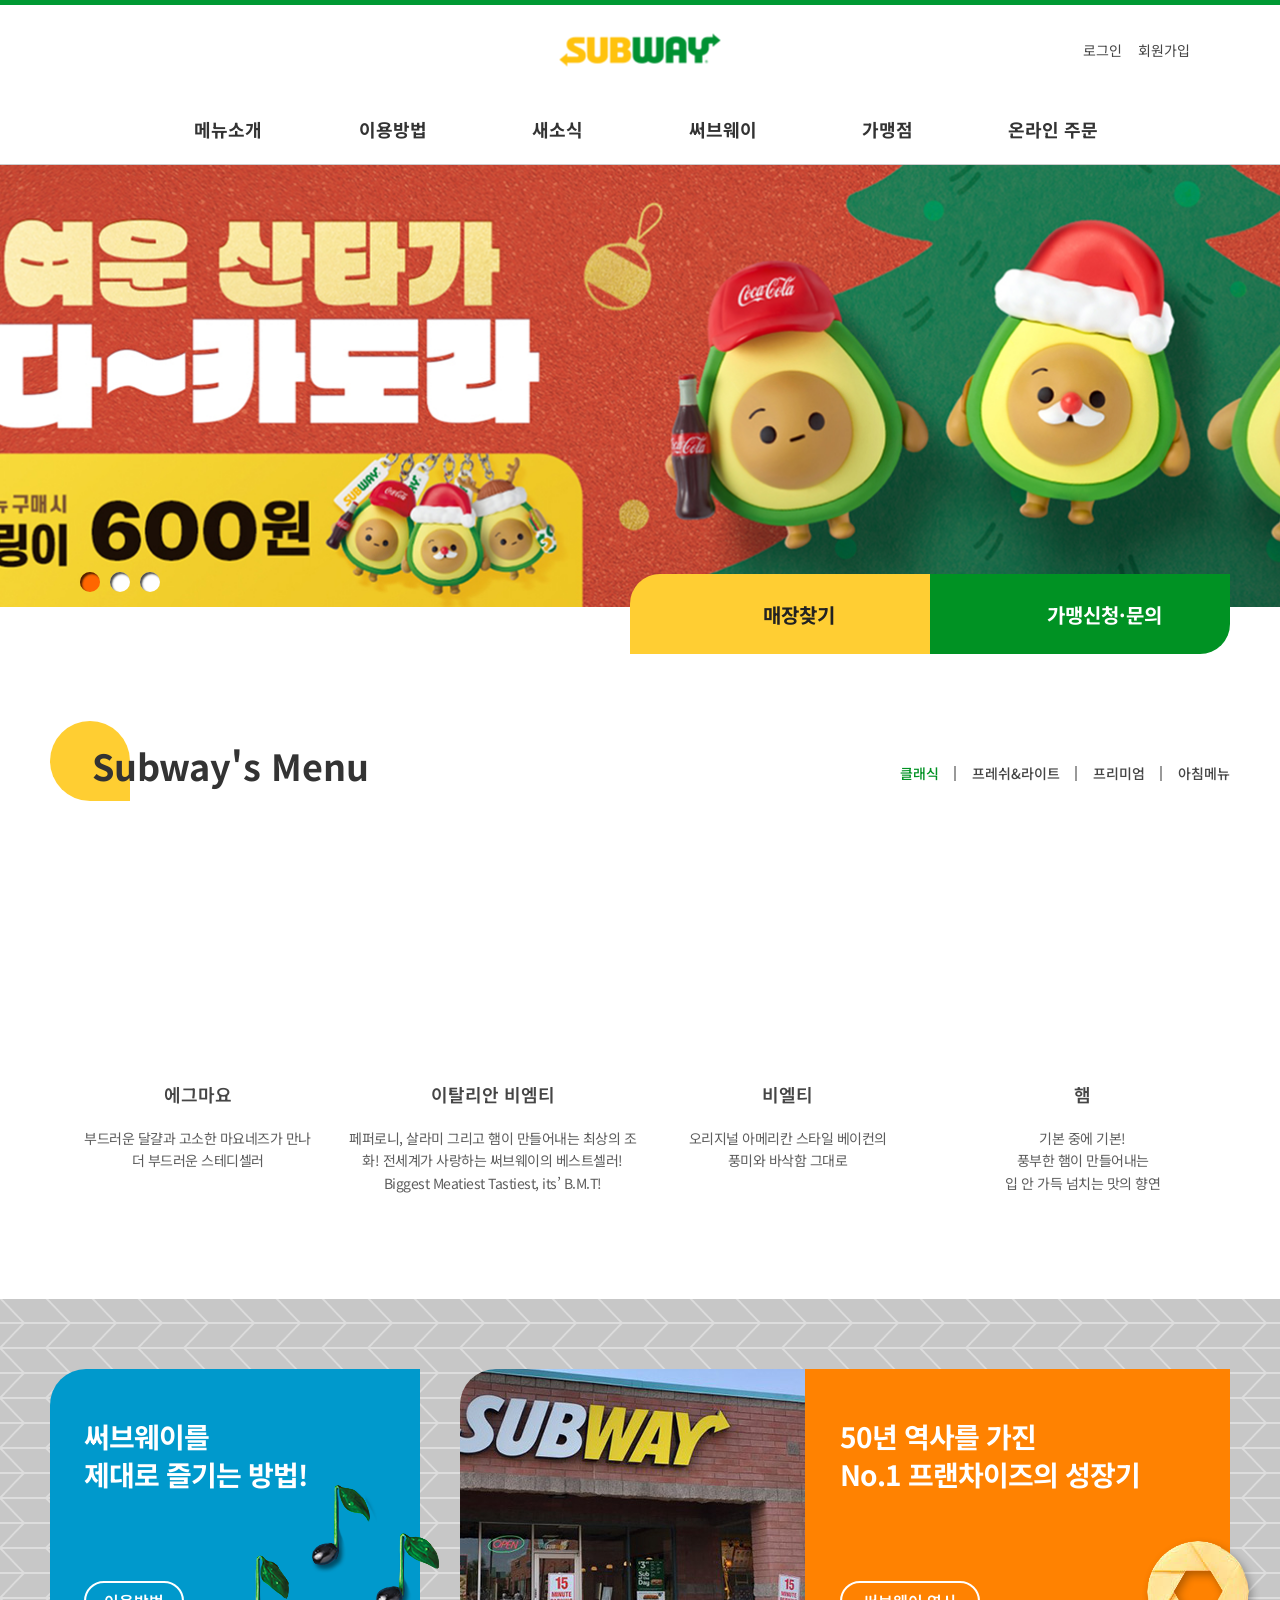
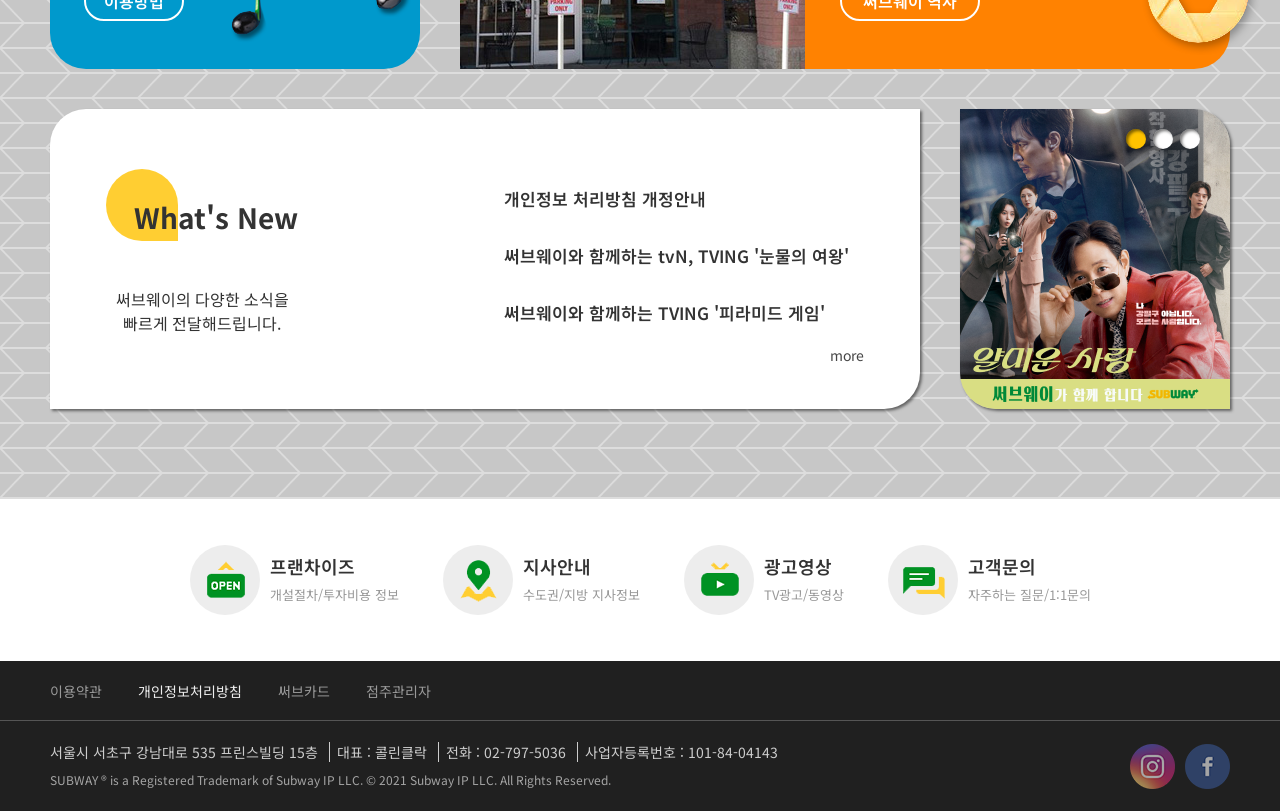
==== web3_Day3/index.html @ e21b2b7e "day3" ====
<!DOCTYPE html>
<html lang="ko">
<head>
  <meta charset="UTF-8">
  <meta name="viewport" content="width=device-width, initial-scale=1.0, maximum-scale=1.0, minimum-scale=1.0, user-scalable=no">
  <title> SubWay </title>
  <link rel="stylesheet" href="./css/style.css">
</head>
<body>
  <div id="top_line"></div>
  <header id="main_header">
    <div class="header_top">
      <h1><a href="#">SUBWAY</a></h1>
      <button type="button" id="toggle">
        전체메뉴보기 
      </button>
      <nav class="tnb">
        <ul>
          <li><a href="#">로그인</a></li>
          <li><a href="#">회원가입</a></li>
          <li>
            <a href="#" class="lang">언어선택</a>
            <ul class="lang_list">
              <li><a href="#" class="on">KO</a></li>
              <li><a href="#">EN</a></li>
            </ul>
          </li>
        </ul>
      </nav>
    </div>

    <hr>
    <nav class="navbar">
      <ul>
        <li>
          <a href="#">메뉴소개</a>
          <div class="sub">
            <ul>
              <li><a href="#">샌드위치</a></li>
              <li><a href="#">랩&middot;기타</a></li>
              <li><a href="#">찹샐러드</a></li>
              <li><a href="#">스마일 썹</a></li>
              <li><a href="#">단체메뉴</a></li>
            </ul>
          </div>
        </li>
        <li>
          <a href="#">이용방법</a>
          <div class="sub">
            <ul>
              <li><a href="#">써브웨이 이용방법</a></li>
              <li><a href="#">단체메뉴 이용방법</a></li>
              <li><a href="#">신선한 재료 소개</a></li>
              <li><a href="#">App 이용방법</a></li>
            </ul>
          </div>
        </li>
        <li>
          <a href="#">새소식</a>
          <div class="sub">
            <ul>
              <li><a href="#">이벤트&middot;프로모션</a></li>
              <li><a href="#">뉴스&middot;공지사항</a></li>
              <li><a href="#">광고영상</a></li>
            </ul>
          </div>
        </li>
        <li>
          <a href="#">써브웨이</a>
          <div class="sub">
            <ul>
              <li><a href="#">써브웨이 역사</a></li>
              <li><a href="#">써브웨이 약속</a></li>
              <li><a href="#">샌드위치 아티스트 지원</a></li>
              <li><a href="#">매장찾기</a></li>
            </ul>
          </div>
        </li>
        <li>
          <a href="#">가맹점</a>
          <div class="sub">
            <ul>
              <li><a href="#">써브웨이 프랜차이즈</a></li>
              <li><a href="#">가맹관련 FAQ</a></li>
              <li><a href="#">가맹신청&middot;문의</a></li>
              <li><a href="#">지사안내</a></li>
              <li><a href="#">사업설명회</a></li>
            </ul>
          </div>
        </li>
        <li>
          <a href="#">온라인 주문</a>
          <div class="sub">
            <ul>
              <li><a href="#">APP 주문</a></li>
              <li><a href="#">단체주문</a></li>
            </ul>
          </div>
        </li>
      </ul>
      <!-- tablet 로그인,회원가입 버튼-->
    </nav>

    <div class="sub_bg"></div>

  </header>
  <nav id="mobile_fix_btns">
    <a href="#">홈</a>
    <a href="#">주문하기</a>
    <a href="#">로그인</a>
    <a href="#">내정보</a>
  </nav>
  <hr>
  <main id="main_container">
    <section class="main_visual">
      <div class="slide_container">
        <div class="slides">
          <div class="slide1">
            <a href="#">
              <img src="./images/main_banner1_l.jpg" alt="" class="desktop">
              <!-- <img src="./images/m_slide1_m.jpg" alt="" class="tablet">
              <img src="./images/m_slide1_s.jpg" alt="" class="mobile"> -->
            </a>
          </div>
          <div class="slide2">
            <a href="#">
              <img src="./images/main_banner1_l.jpg" alt="" class="desktop">
              <!-- <img src="./images/m_slide2_m.jpg" alt="" class="tablet">
              <img src="./images/m_slide2_s.jpg" alt="" class="mobile"> -->
            </a>
          </div>
          <div class="slide3">
            <a href="#">
              <img src="./images/main_banner1_l.jpg" alt="" class="desktop">
              <!-- <img src="./images/m_slide3_m.jpg" alt="" class="tablet">
              <img src="./images/m_slide3_s.jpg" alt="" class="mobile"> -->
            </a>
          </div>
        </div>
        <!-- <button type="button" class="prev">PREV</button>
        <button type="button" class="next">NEXT</button> -->
        <ul class="pagenate">
          <li><a href="#" class="on">1</a></li>
          <li><a href="#">2</a></li>
          <li><a href="#">3</a></li>
        </ul>
      </div>
      <div class="direct_btns">
        <a href="#" class="btn1"><span>매장찾기</span></a>
        <a href="#" class="btn2"><span>가맹신청&middot;문의</span></a>
      </div>
    </section>
    <hr>
    <section class="product_menu">
      <div class="content_header">
        <h2>Subway's Menu</h2>
        <ul>
          <li><a href="#" class="on"> 클래식 </a></li>
          <li><a href="#"> 프레쉬&amp;라이트 </a></li>
          <li><a href="#"> 프리미엄 </a></li>
          <li><a href="#"> 아침메뉴 </a></li>
        </ul>
        <select class="mobile_menu_tab">
          <option value="클래식" selected>클래식</option>
          <option value="프레쉬라이트">프레쉬&amp;라이트</option>
          <option value="프리미엄">프리미엄</option>
          <option value="아침메뉴">아침메뉴</option>
        </select>
      </div>
      <div class="content_body">
        <ul>
          <li>
            <a href="#">
              <figure>
                <img src="./images/sandwich_cl01_01.jpg" alt="">
                <img src="./images/btn_more.png" alt="" class="more">
                <figcaption>
                  <h3>에그마요</h3>
                  <p>부드러운 달걀과 고소한 마요네즈가 만나<br>더 부드러운 스테디셀러</p>
                </figcaption>
              </figure>
            </a>
          </li>
          <li>
            <a href="#">
              <figure>
                <img src="./images/sandwich_cl02_01.jpg" alt="">
                <img src="./images/btn_more.png" alt="" class="more">
                <figcaption>
                  <h3>이탈리안 비엠티</h3>
                  <p>페퍼로니, 살라미 그리고 햄이 만들어내는 최상의 조화! 전세계가 사랑하는 써브웨이의 베스트셀러! Biggest Meatiest Tastiest, its’ B.M.T!</p>
                </figcaption>
              </figure>
            </a>
          </li>
          <li>
            <a href="#">
              <figure>
                <img src="./images/sandwich_cl03_01.jpg" alt="">
                <img src="./images/btn_more.png" alt="" class="more">
                <figcaption>
                  <h3>비엘티</h3>
                  <p>오리지널 아메리칸 스타일 베이컨의<br>풍미와 바삭함 그대로</p>
                </figcaption>
              </figure>
            </a>
          </li>
          <li>
            <a href="#">
              <figure>
                <img src="./images/sandwich_cl04_01.jpg" alt="">
                <img src="./images/btn_more.png" alt="" class="more">
                <figcaption>
                  <h3>햄</h3>
                  <p>기본 중에 기본!<br>풍부한 햄이 만들어내는<br>입 안 가득 넘치는 맛의 향연</p>
                </figcaption>
              </figure>
            </a>
          </li>
        </ul>
      </div>
    </section>
    <hr>
    <section class="info_wrap">
      <div class="innerbox">
        <div class="usebox">
          <h2>써브웨이를<br>제대로 즐기는 방법!</h2>
          <a href="#">이용방법</a>
          <span class="imgbox"></span>
        </div>
        <div class="historybox">
          <h2>50년 역사를 가진<br>No.1 프랜차이즈의 성장기</h2>
          <a href="#">써브웨이 역사</a>
          <span class="imgbox"></span>
        </div>
        <div class="newsbox">
          <div class="content_header">
            <h2><span>What's New</span></h2>
            <p><span>써브웨이의 다양한 소식을</span><span>빠르게 전달해드립니다.</span></p>
          </div>
          <div class="content_body">
            <ul>
              <li><a href="#">개인정보 처리방침 개정안내</a></li>
              <li><a href="#">써브웨이와 함께하는 tvN, TVING '눈물의 여왕'</a></li>
              <li><a href="#">써브웨이와 함께하는 TVING '피라미드 게임'</a></li>
            </ul>
            <a href="#" class="more">more</a>
          </div>
        </div>
        <div class="bannerbox">
          <div class="slide_container">
            <div class="slides">
              <a href="#"><img src="./images/drama.png" alt="얄미운 사랑"></a>
              <a href="#"><img src="./images/apart.jpg" alt="아파트 404"></a>
              <a href="#"><img src="./images/game.jpg" alt="피라미드 게임"></a>
            </div>
            <ul class="pagenate">
              <li><a href="#" class="active">1</a></li>
              <li><a href="#">2</a></li>
              <li><a href="#">3</a></li>
            </ul>
          </div>
        </div>
      </div>
    </section>
    <hr>
    <section class="quickmenu">
      <ul>
        <li>
          <a href="#"><strong>프랜차이즈</strong><span>개설절차/투자비용 정보</span></a>
        </li>
        <li>
          <a href="#"><strong>지사안내</strong><span>수도권/지방 지사정보</span></a>
        </li>
        <li>
          <a href="#"><strong>광고영상</strong><span>TV광고/동영상</span></a>
        </li>
        <li>
          <a href="#"><strong>고객문의</strong><span>자주하는 질문/1:1문의</span></a>
        </li>
      </ul>
    </section>
  </main>
  <hr>
  <footer id="main_footer">
    <div class="footer_top">
      <div class="innerbox">
        <ul class="footer_menu">
          <li><a href="#">이용약관</a></li>
          <li><a href="#"><strong>개인정보처리방침</strong></a></li>
          <li><a href="#">써브카드</a></li>
          <li><a href="#">점주관리자</a></li>
        </ul>
      </div>
    </div>
    <hr>
    <div class="footer_bottom">
      <ul class="sns_icons">
        <li><a href="#">instagram</a></li>
        <li><a href="#">facebook</a></li>
      </ul>
      <div class="footer_info">
        <!--
          <address>
            <p>
              <span>서울시 서초구 강남대로 535 프린스빌딩 15층</span>
              <span>대표 : INSOO CHO(인수조)</span>
              <span>전화 : 02-797-5036</span>
              <span>사업자등록번호 : 101-84-04143</span>
            </p>
          </address>
        -->
        <address>
          <dl>
            <dt>주소</dt><dd>서울시 서초구 강남대로 535 프린스빌딩 15층</dd>
            <dt>대표</dt><dd>콜린클락</dd>
            <dt>전화</dt><dd>02-797-5036</dd>
            <dt>사업자등록번호</dt><dd>101-84-04143</dd>
          </dl>
        </address>
        <p>SUBWAY &reg; is a Registered Trademark of Subway IP LLC. &copy; 2021 Subway IP LLC. All Rights Reserved.</p>
      </div>
    </div>
  </footer>
</body>
</html>
---- web3_Day3/css/style.css ----
@charset "utf-8";
@import "default.css";
@import url('https://fonts.googleapis.com/css2?family=Noto+Sans+KR:wght@100..900&display=swap');

body {
  font-family: "Noto Sans KR", "맑은 고딕", sans-serif;
  font-size: 14px;
  color: #333;
  overflow-x:hidden;
}

#top_line {
  height: 5px;
  background-color: #093;
}

#main_header {
  height: 159px;
  border-bottom: 1px solid #ccc;
  background-color: #fff;
  max-width: 1900px;
  position: relative;
  z-index: 99999;
}

#main_header>.header_top {
  height: 89px;
  width: 100%;
  max-width: 1180px;
  margin: 0 auto;
  position: relative;
  display: flex;
  flex-direction: row-reverse;
  align-items: center;
}

#main_header>.header_top>h1 {
  width: 161px;
  height: 33px;
  position: absolute;
  left: 50%;
  top: 50%;
  transform: translate(-50%, -50%);
}

#main_header>.header_top>h1>a {
  display: block;
  width: 100%;
  height: 100%;
  text-indent: -9999px;
  background: url("../images/logo_app.png") no-repeat;
}

#main_header>.header_top>#toggle {
  display: none;
}

#main_header>.header_top>.tnb>ul {
  display: flex;
  gap: 16px;
  align-items: center;
}

#main_header>.header_top>.tnb>ul>li>a {
  color: #454545;
}

#main_header>.header_top>.tnb>ul>li:last-child>a {
  display: block;
  width: 24px;
  height: 24px;
  text-indent: -9999px;
  background: url("../images/icon_utill_global.png") no-repeat center center;
}

#main_header>.header_top>.tnb>ul>li>.lang_list {
  display: none;
}

#main_header>.navbar {
  width: 990px;
  margin: 0 auto;
  height: 70px;
  position: relative;
  z-index: 100;
}

#main_header>.navbar>ul {
  display: flex;
}

#main_header>.navbar>ul>li {
  padding: 20px 0;
  width: 165px;
  position: relative;
}

#main_header>.navbar>ul>li>a {
  display: block;
  height: 30px;
  font-size: 18px;
  font-weight: 700;
  color: #333;
  text-align: center;
  line-height: 30px;
}

#main_header>.navbar>ul>li>.sub {
  position: absolute;
  width: 100%;
  top: 70px;
  left: 0;
  text-align: center;
  /* height:192px;  padding-top:20px; */
  height: 212px;
  padding-top: 24px;
  box-sizing: border-box;
  display: none;
}

#main_header>.navbar>ul>li>.sub>ul>li {
  margin-bottom: 12px;
}

#main_header>.navbar>ul>li>.sub>ul>li:last-child {
  margin-bottom: 0px;
}

#main_header>.navbar>ul>li>.sub>ul>li>a {
  color: #454545;
}

#main_header>.sub_bg {
  position: absolute;
  width: 100%;
  height: 212px;
  left: 0;
  top: 160px;
  background-color: #fff;
  box-shadow: 0px 3px 3px rgba(0, 0, 0, 0.3);
  display: none;
}

#main_header>.navbar:hover>ul>li>.sub {
  display: block;
}

#main_header>.navbar:hover+.sub_bg {
  display: block;
}

/* -------------- header style end ------------ */
.main_visual {
  position: relative;
}

.main_visual>.slide_container {
  position: relative;
  width: 100%;
  overflow: hidden;
}

.main_visual>.slide_container>.slides {
  display: flex;
  width: 300%;
  /* width:100%*div수 */
}

.main_visual>.slide_container>.slides>div {
  width: 100%;
  height: 442px;
  flex: 1 1 0;
  /* flex:1 1 0*/
}

.main_visual>.slide_container>.slides>div>a>img {
  width: 100%;
  height: 442px;
  object-fit: cover;
  /* object-position: center; */
}

.main_visual>.slide_container>button {
  position: absolute;
  width: 30px;
  height: 120px;
  top: 50%;
  margin-top: -60px;
  cursor: pointer;
  /* background:transparent url("../images/left.png") no-repeat */
}

.main_visual>.slide_container>.prev {
  right: 50%;
  transform: translateX(-590px);
}

.main_visual>.slide_container>.next {
  left: 50%;
  transform: translateX(590px);
}

.main_visual>.slide_container>.pagenate {
  position: absolute;
  display: flex;
  gap: 10px;
  bottom: 15px;
  left: 50%;
  transform: translateX(-560px);
}

.main_visual>.slide_container>.pagenate>li>a {
  display: block;
  width: 20px;
  height: 20px;
  background: #fff;
  text-indent: -9999px;
  border-radius: 20px;
  box-shadow: 2px 2px 2px rgba(0, 0, 0, 0.7) inset;
}

.main_visual>.slide_container>.pagenate>li>a.on {
  background: #f60;
}

.main_visual>.direct_btns {
  width: 600px;
  height: 80px;
  border-radius: 30px 0;
  overflow: hidden;
  position: absolute;
  bottom: -47px;
  right: calc(50% - 590px);
  display: flex;
}

.main_visual>.direct_btns>a {
  display: block;
  width: 300px;
  height: 80px;
  font-size: 20px;
  font-weight: 700;
  display: flex;
  justify-content: center;
  align-items: center;
  gap: 14px;
  color: #fff;
  background-color: #009223;
  /* color:#222; background-color:#ffce33;*/
}

.main_visual>.direct_btns>a.btn1 {
  color: #222;
  background-color: #ffce33;
}

.main_visual>.direct_btns>a::before {
  content: "";
  display: block;
  width: 34px;
  height: 30px;
  background: url("../images/icon_franchise.png") no-repeat;
}

.main_visual>.direct_btns>a.btn1::before {
  width: 24px;
  background-image: url("../images/icon_map.png");
}

/* ---------- main visual end ------------- */
.product_menu {
  max-width: 1180px;
  margin: 140px auto 96px;
}

.product_menu>.content_header {
  display: flex;
  justify-content: space-between;
  align-items: flex-end;
  margin-bottom: 60px;
}

.product_menu>.content_header>h2 {
  font-size: 36px;
  font-weight: 700;
  line-height: 1em;
  position: relative;
  margin-left: 42px;
}

.product_menu>.content_header>h2::before {
  content: "";
  display: block;
  width: 80px;
  height: 80px;
  background-color: #ffce32;
  border-radius: 40px 40px 0 40px;
  position: absolute;
  left: -42px;
  top: -26px;
  z-index: -1;
}

.product_menu>.content_header>ul {
  display: flex;
  font-size: 14px;
  gap: 16px;
}

.product_menu>.content_header>ul>li:not(:last-child) {
  background: url("../images/lang_line.gif") no-repeat right center;
  padding-right: 17px;
}

.product_menu>.content_header>ul>li>a {
  color: #454545;
  font-weight: 500;
}

.product_menu>.content_header>ul>li>a.on {
  color: #009223;
}

.product_menu>.content_body>ul {
  display: flex;
}

.product_menu>.content_body>ul>li {
  /*width:295px;*/
  flex: 1 1 0;
  height: 360px;
}

.product_menu>.content_body>ul>li>a {
  color: #454545;
  display: block;
  height: 360px;
}

.product_menu>.content_body>ul>li>a>figure {
  display: flex;
  flex-direction: column;
  align-items: center;
  justify-content: space-between;
  height: 360px;
}

.product_menu>.content_body>ul>li>a>figure>img:first-of-type {
  width: 100%;
  height: auto;
}

.product_menu>.content_body>ul>li>a>figure>.more {
  margin-top: -60px;
  display: none;
}

.product_menu>.content_body>ul>li>a>figure>figcaption {
  height: 122px;
  text-align: center;
  flex-shrink: 0;
}

.product_menu>.content_body>ul>li>a>figure>figcaption>h3 {
  font-size: 18px;
  font-weight: 600;
  margin-bottom: 20px;
  color: #454545;
}

.product_menu>.content_body>ul>li>a>figure>figcaption>p {
  line-height: 1.6;
  letter-spacing: -0.5px;
  color: #5d5d5d;
}

.info_wrap {
  padding: 70px 0 90px;
  background: url("../images/bg_content.gif");
}

.info_wrap>.innerbox {
  max-width: 1180px;
  margin: 0 auto;
  display: flex;
  flex-flow: row wrap;
  /*flex-wrap:wrap;*/
  gap: 40px;
}

.info_wrap>.innerbox>.usebox {
  width: 370px;
  height: 300px;
  background-color: #09c;
  border-radius: 36px 0 36px 36px;
  padding: 48px 34px;
  box-sizing: border-box;
  position: relative;
  display: flex;
  flex-direction: column;
  justify-content: space-between;
}

.info_wrap>.innerbox>.usebox>h2 {
  font-size: 28px;
  color: #fff;
  font-weight: 700;
  letter-spacing: -1px;
  line-height: 38px;
}

.info_wrap>.innerbox>.usebox>a {
  display: block;
  width: 96px;
  height: 36px;
  border: 2px solid #fff;
  border-radius: 36px;
  text-align: center;
  line-height: 36px;
  font-size: 16px;
  font-weight: 600;
  color: #fff;
}

.info_wrap>.innerbox>.usebox>span {
  position: absolute;
  right: -20px;
  bottom: 26px;
  width: 209px;
  height: 158px;
  background: url("../images/utilization.png") no-repeat;
}

.info_wrap>.innerbox>.historybox {
  width: 770px;
  height: 300px;
  background: #ff8201 url("../images/history_bg.jpg") no-repeat;
  padding: 48px 34px 48px 380px;
  box-sizing: border-box;
  border-radius: 36px 0;
  position: relative;
  display: flex;
  flex-direction: column;
  justify-content: space-between;
}

.info_wrap>.innerbox>.historybox>h2 {
  font-size: 28px;
  font-weight: 700;
  color: #fff;
  line-height: 38px;
  letter-spacing: -1px;
}

.info_wrap>.innerbox>.historybox>a {
  display: flex;
  width: 140px;
  height: 40px;
  border: 2px solid #fff;
  box-sizing: border-box;
  color: #fff;
  border-radius: 40px;
  font-size: 16px;
  font-weight: 600;
  justify-content: center;
  align-items: center;
}

.info_wrap>.innerbox>.historybox>.imgbox {
  position: absolute;
  width: 118px;
  height: 118px;
  right: -30px;
  bottom: 14px;
  background: url("../images/history_deco.png") no-repeat;
}

.info_wrap>.innerbox>.newsbox {
  width: 870px;
  height: 300px;
  background-color: #fff;
  border-radius: 36px 0;
  padding: 60px 56px 44px;
  box-sizing: border-box;
  display: flex;
  box-shadow: 2px 2px 3px rgba(0, 0, 0, 0.5);
}

.info_wrap>.innerbox>.newsbox>.content_header {
  height: 100%;
}

.info_wrap>.innerbox>.newsbox>.content_header>h2 {
  margin: 34px 0 56px 28px;
  font-size: 28px;
  font-weight: 700;
  line-height: 1em;
  position: relative;
  z-index: 10;
}

.info_wrap>.innerbox>.newsbox>.content_header>h2::before {
  content: "";
  display: block;
  width: 72px;
  height: 72px;
  border-radius: 36px 36px 0 36px;
  background-color: #ffce32;
  position: absolute;
  left: -28px;
  top: -34px;
  z-index: -1;
}

/* .info_wrap>.innerbox>.newsbox>.content_header>h2>span{ position:relative;  z-index:10} */
.info_wrap>.innerbox>.newsbox>.content_header>p {
  font-size: 16px;
  text-align: center;
}

.info_wrap>.innerbox>.newsbox>.content_header>p>span {
  display: block;
}

.info_wrap>.innerbox>.newsbox>.content_body {
  margin-left: auto;
  height: 100%;
  display: flex;
  flex-direction: column;
  justify-content: flex-end;
  align-items: flex-end;
  gap: 20px;
  width: 360px;
}

.info_wrap>.innerbox>.newsbox>.content_body>ul {
  width: 100%;
  display: flex;
  flex-direction: column;
  gap: 32px;
}

.info_wrap>.innerbox>.newsbox>.content_body>ul a {
  color: #333;
  font-weight: 600;
  font-size: 17px;
}

.info_wrap>.innerbox>.newsbox>.content_body>.more {
  color: #454545;
}

.info_wrap>.innerbox>.bannerbox {
  width: 270px;
  height: 300px;
  border-radius: 0 36px;
  overflow: hidden;
  box-shadow: 2px 2px 3px rgba(0, 0, 0, 0.5);
}

.info_wrap>.innerbox>.bannerbox>.slide_container {
  position: relative;
}

.info_wrap>.innerbox>.bannerbox>.slide_container>.slides {
  position: relative;
}

.info_wrap>.innerbox>.bannerbox>.slide_container>.slides>a {
  display: block;
  width: 270px;
  height: 300px;
  position: absolute;
  left: 0px;
  top: 0px;
}

.info_wrap>.innerbox>.bannerbox>.slide_container>.slides>a:not(:first-of-type) {
  left: 100%;
}

.info_wrap>.innerbox>.bannerbox>.slide_container>.pagenate {
  position: absolute;
  top: 20px;
  right: 30px;
  display: flex;
  gap: 7px;
}

.info_wrap>.innerbox>.bannerbox>.slide_container>.pagenate a {
  display: block;
  width: 20px;
  height: 20px;
  background: #fff;
  border-radius: 50%;
  text-indent: -9999px;
  box-shadow: 2px 2px 3px rgba(0, 0, 0, 0.5) inset;
}

.info_wrap>.innerbox>.bannerbox>.slide_container>.pagenate a.active {
  background: #ffc300;
}

.quickmenu {
  max-width: 1180px;
  margin: 46px auto;
  /* width:1080px */
}

.quickmenu>ul {
  height: 70px;
  display: flex;
  /*space-between*/
  justify-content: center;
  gap: 44px;
}

.quickmenu>ul>li>a {
  display: flex;
  height: 70px;
  flex-flow: column wrap;
  justify-content: center;
  gap: 10px;
}

.quickmenu>ul>li>a::before {
  content: "";
  display: block;
  width: 70px;
  height: 70px;
  border-radius: 50%;
  background: #ededed url("../images/spr_icons.png") no-repeat 0px 0px;
}

.quickmenu>ul>li:nth-child(2)>a::before {
  background-position: -70px 0;
}

.quickmenu>ul>li:nth-child(3)>a::before {
  background-position: -140px 0;
}

.quickmenu>ul>li:nth-child(4)>a::before {
  background-position: -210px 0;
}

.quickmenu>ul>li>a>strong {
  display: block;
  font-size: 18px;
  color: #333;
  font-weight: 600;
  line-height: 1em;
}

.quickmenu>ul>li>a>span {
  font-size: 13px;
  color: #999;
}

#main_footer {
  height: 150px;
  background: #202020;
}

#main_footer>.footer_top {
  height: 60px;
  border-bottom: 1px solid #555;
  box-sizing: border-box;
}

#main_footer>.footer_top>.innerbox {
  max-width: 1180px;
  margin: 0 auto;
}

#main_footer>.footer_top>.innerbox>.footer_menu {
  height: 59px;
  display: flex;
  gap: 36px;
  align-items: center;
}

#main_footer>.footer_top>.innerbox>.footer_menu>li:nth-child(2)>a {
  color: #ededed;
  font-weight: 600;
}

#main_footer>.footer_top>.innerbox>.footer_menu>li>a {
  color: #999;
}

#main_footer>.footer_bottom {
  max-width: 1180px;
  margin: 0 auto;
  height: 90px;
  display: flex;
  flex-direction: row-reverse;
  justify-content: space-between;
  align-items: center;
}

#main_footer>.footer_bottom>.sns_icons {
  display: flex;
  gap: 10px;
}

#main_footer>.footer_bottom>.sns_icons>li>a {
  display: block;
  width: 45px;
  height: 45px;
  text-indent: -9999px;
  background: url("../images/sns_icons.png") no-repeat;
  opacity: 0.6;
  transition: all .3s;
}

#main_footer>.footer_bottom>.sns_icons>li:last-child>a {
  background-position: 0px -45px;
}

#main_footer>.footer_bottom>.sns_icons>li>a:hover {
  opacity: 1;
}

#main_footer>.footer_bottom>.footer_info {
  color: #ccc;
}

#main_footer>.footer_bottom>.footer_info>address {
  margin-bottom: 12px;
  line-height: 14px;
}

#main_footer>.footer_bottom>.footer_info>address>dl>dt {
  display: inline;
  border-left: 1px solid #ccc;
  padding-left: 7px;
}

#main_footer>.footer_bottom>.footer_info>address>dl>dt::after {
  content: " : ";
}

#main_footer>.footer_bottom>.footer_info>address>dl>dt:first-of-type {
  display: none;
}

#main_footer>.footer_bottom>.footer_info>address>dl>dd {
  display: inline;
  padding-right: 7px;
}

#main_footer>.footer_bottom>.footer_info>p {
  font-size: 12px;
  color: #a5a5a5;
}

@media screen and (max-width:1179px) {
  #main_header {
    height: 90px;
  }

  #main_header>.header_top>#toggle {
    display: block;
    width: 48px;
    height: 48px;
    border: 0;
    text-indent: -9999px;
    background: transparent url("../images/hamburger_menu.png") no-repeat;
    background-size: cover;
  }

  #main_header>.header_top>.tnb {
    margin-right: 20px;
  }

  #main_header>.header_top>.tnb>ul>li:not(:last-child) {
    display: none;
  }

  #main_header>.header_top>.tnb>ul>li:last-child>a {
    display: none;
  }

  #main_header>.header_top>.tnb>ul>li>.lang_list {
    display: flex;
    font-weight: 700;
  }

  #main_header>.header_top>.tnb>ul>li>.lang_list>li:first-child {
    padding-right: 16px;
    margin-right: 15px;
    background: url("../images/lang_line.gif") no-repeat right center;
  }

  #main_header>.header_top>.tnb>ul>li>.lang_list>li>a {
    color: #999;
  }

  #main_header>.header_top>.tnb>ul>li>.lang_list>li>a.on {
    color: #333;
  }

  #main_header>.navbar {
    width: 100%;
    height: auto;
    position: absolute;
    z-index: 100;
    min-height: 360px;
    background: #fff;
    left: 0;
    top: 90px;
    border-top: 1px solid #ccc;
    display: none;
  }

  #main_header>.navbar>ul {
    display: block;
  }

  #main_header>.navbar>ul>li {
    padding: 0;
    width: 100%;
  }

  #main_header>.navbar>ul>li>a {
    height: 60px;
    text-align: left;
    padding-left: 20px;
    line-height: 60px;
    border-bottom: 1px solid #ccc;
    box-sizing: border-box;
    background: url("../images/arrow_off.svg") no-repeat right 20px center;
  }

  #main_header>.navbar>ul>li>.sub {
    position: static;
    text-align: left;
    background: #f3f4f7;
    border-bottom: 1px solid #ccc;
    height: auto;
    padding: 24px 0 24px 34px;
    box-sizing: border-box;
    display: none;
  }

  #main_header>.navbar>ul>li>.sub>ul {
    display: flex;
    flex-wrap: wrap;
  }

  #main_header>.navbar>ul>li>.sub>ul>li {
    margin-bottom: 0px;
    width: 50%;
    padding: 5px 0;
  }

  .main_visual>.direct_btns {
    width: 640px;
    border-radius: 20px;
    position: static;
    display: flex;
    margin: 30px auto 44px;
    gap: 40px;
    overflow: auto;
  }

  .main_visual>.direct_btns>a {
    border-radius: 20px;
  }

  .product_menu {
    margin: 80px 100px 96px;
  }

  .product_menu>.content_body>ul>li {
    height: 400px;
  }

  .info_wrap {
    background: none;
    margin: 0 20px;
  }

  .info_wrap>.innerbox>.historybox,
  .info_wrap>.innerbox>.bannerbox {
    display: none;
  }

  .info_wrap>.innerbox>.newsbox {
    width: auto;
    flex: 1 1 0;
    padding: 48px 34px;
  }

  .info_wrap>.innerbox>.newsbox>.content_header>h2 {
    margin: 34px 0 28px 28px;
    font-size: 24px;
    font-weight: 700;
  }

  .info_wrap>.innerbox>.newsbox>.content_body {
    width: auto;
  }

  .info_wrap>.innerbox>.newsbox>.content_body>ul a {
    font-size: 14px;
  }

  .quickmenu {
    display: none;
  }

  #main_footer>.footer_top>.innerbox {
    padding: 0 20px;
  }

  #main_footer>.footer_bottom {
    padding: 0 20px;
  }
}

@media screen and (max-width:640px) {
  #main_header>.header_top>.tnb>ul>li>.lang_list {
    display: none;
  }

  #mobile_fix_btns {
    position: fixed;
    width: 100%;
    height: 96px;
    background: #fff;
    box-shadow: 0px -3px 3px rgba(0, 0, 0, 0.3);
    left: 0;
    bottom: 0;
    z-index: 100000;
    display: flex;
    justify-content: space-around;
    align-items: center;
    letter-spacing: -1px;
  }

  #mobile_fix_btns>a {
    font-weight: 600;
    color: #222;
    display: block;
    min-width: 48px;
    text-align: center;
    padding-top: 40px;
    background: url("../images/home_icon.png") no-repeat center top;
  }

  #mobile_fix_btns>a:nth-of-type(2) {
    background-image: url("../images/delivery_icon.png");
  }

  #mobile_fix_btns>a:nth-of-type(3) {
    background-image: url("../images/login_icon.png");
  }

  #mobile_fix_btns>a:nth-of-type(4) {
    background-image: url("../images/info_icon.png");
  }
}














@media screen and (min-width:641px) {

  #mobile_fix_btns,
  .mobile_menu_tab {
    display: none;
  }
}

@media screen and (min-width:1180px) {
  .desktop {
    display: block !important;
  }

  .tablet,
  .mobile {
    display: none !important;
  }
}

@media screen and (max-width:1179px) and (min-width:641px) {
  .tablet {
    display: block !important;
  }

  .desktop,
  .mobile {
    display: none !important;
  }
}

@media screen and (max-width:640px) {
  .mobile {
    display: block !important;
  }

  .tablet,
  .desktop {
    display: none !important;
  }
}
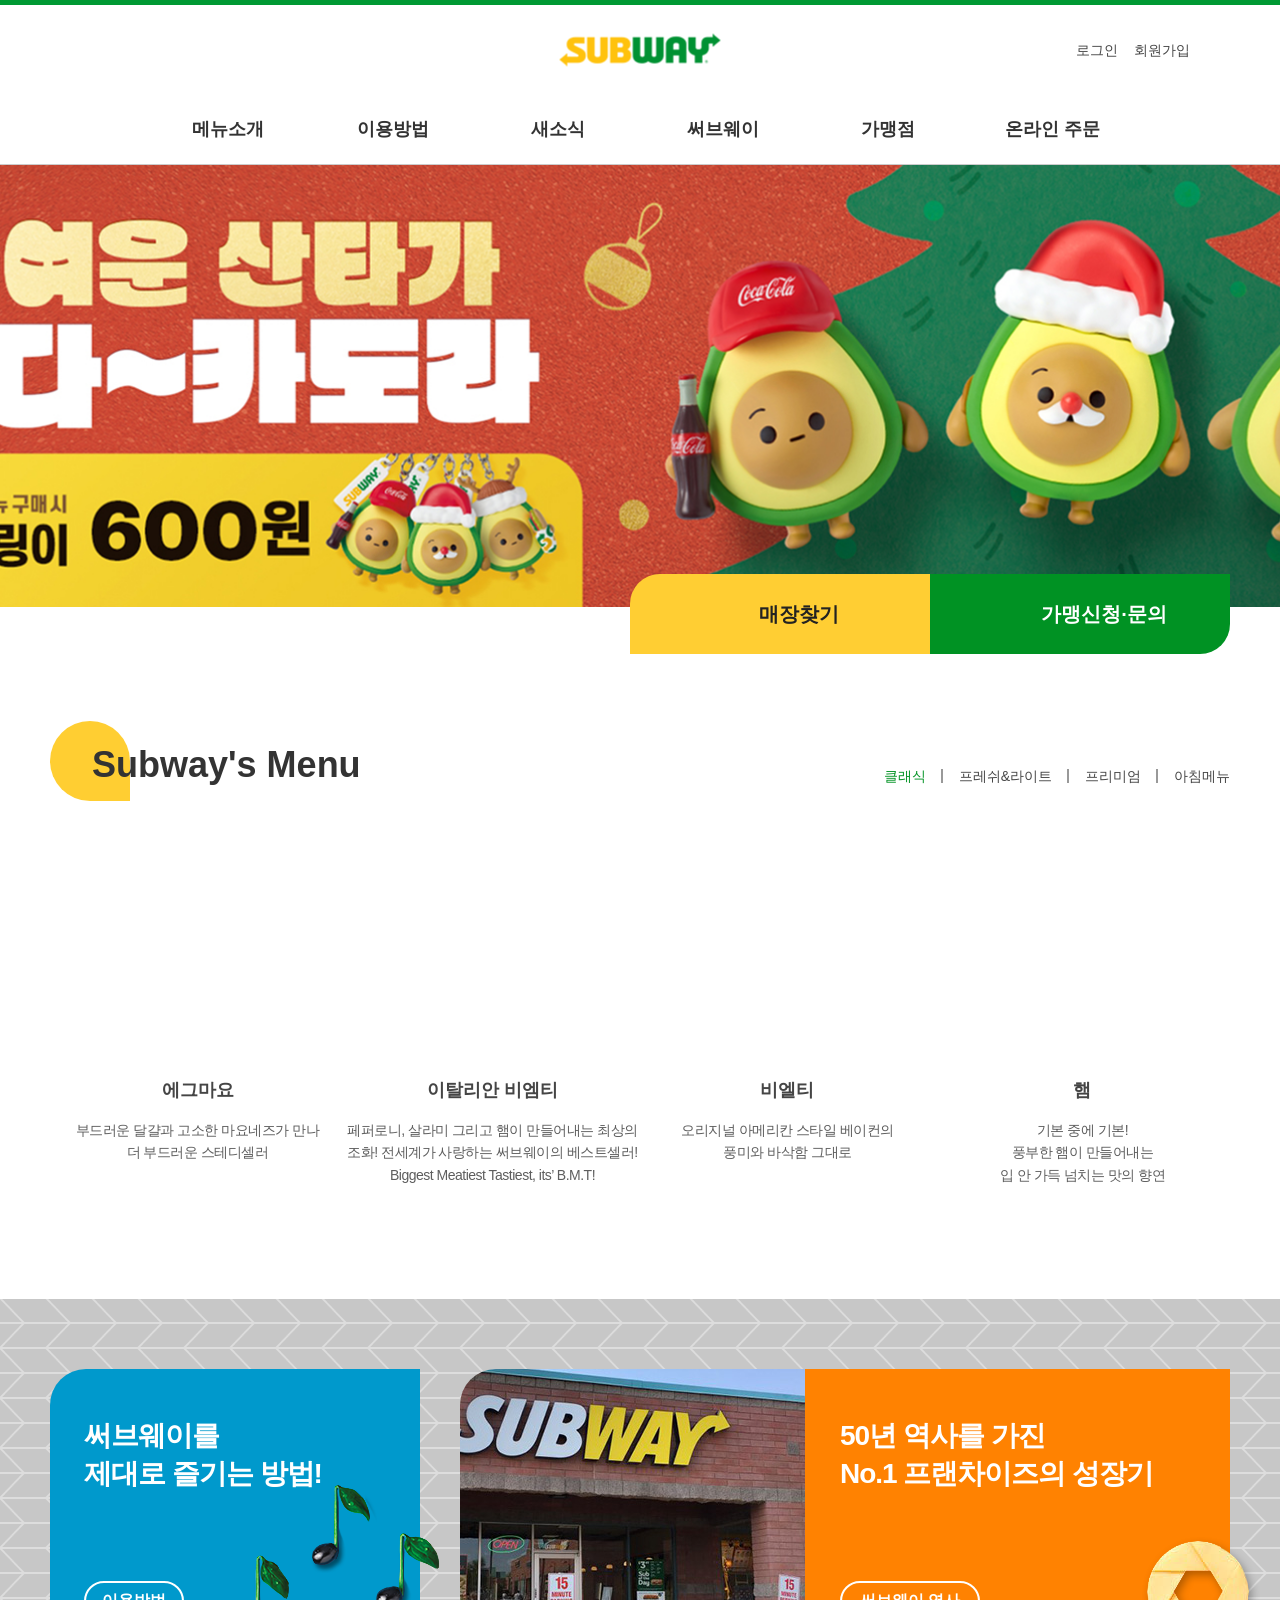
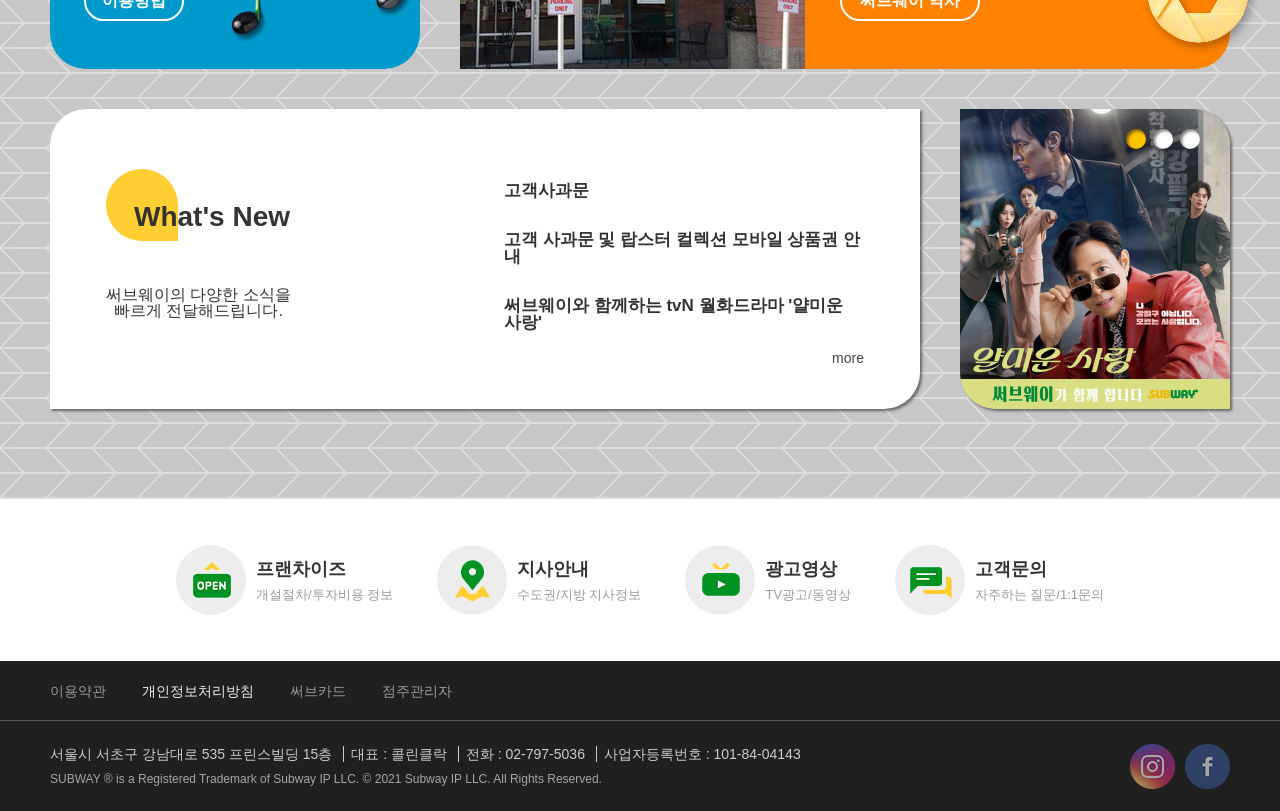
==== commit b95e6b8c: "day3" ====
--- a/web3_Day3/index.html
+++ b/web3_Day3/index.html
@@ -1,18 +1,22 @@
 <!DOCTYPE html>
 <html lang="ko">
+
 <head>
   <meta charset="UTF-8">
-  <meta name="viewport" content="width=device-width, initial-scale=1.0, maximum-scale=1.0, minimum-scale=1.0, user-scalable=no">
+  <meta name="viewport"
+    content="width=device-width, initial-scale=1.0, maximum-scale=1.0, minimum-scale=1.0, user-scalable=no">
   <title> SubWay </title>
+  <link rel="stylesheet" href="./css/reset.css">
   <link rel="stylesheet" href="./css/style.css">
 </head>
+
 <body>
   <div id="top_line"></div>
   <header id="main_header">
     <div class="header_top">
       <h1><a href="#">SUBWAY</a></h1>
       <button type="button" id="toggle">
-        전체메뉴보기 
+        전체메뉴보기
       </button>
       <nav class="tnb">
         <ul>
@@ -29,12 +33,11 @@
       </nav>
     </div>
 
-    <hr>
     <nav class="navbar">
       <ul>
         <li>
           <a href="#">메뉴소개</a>
-          <div class="sub">
+          <!-- <div class="sub">
             <ul>
               <li><a href="#">샌드위치</a></li>
               <li><a href="#">랩&middot;기타</a></li>
@@ -42,43 +45,43 @@
               <li><a href="#">스마일 썹</a></li>
               <li><a href="#">단체메뉴</a></li>
             </ul>
-          </div>
+          </div> -->
         </li>
         <li>
           <a href="#">이용방법</a>
-          <div class="sub">
+          <!-- <div class="sub">
             <ul>
               <li><a href="#">써브웨이 이용방법</a></li>
               <li><a href="#">단체메뉴 이용방법</a></li>
               <li><a href="#">신선한 재료 소개</a></li>
               <li><a href="#">App 이용방법</a></li>
             </ul>
-          </div>
+          </div> -->
         </li>
         <li>
           <a href="#">새소식</a>
-          <div class="sub">
+          <!-- <div class="sub">
             <ul>
               <li><a href="#">이벤트&middot;프로모션</a></li>
               <li><a href="#">뉴스&middot;공지사항</a></li>
               <li><a href="#">광고영상</a></li>
             </ul>
-          </div>
+          </div> -->
         </li>
         <li>
           <a href="#">써브웨이</a>
-          <div class="sub">
+          <!-- <div class="sub">
             <ul>
               <li><a href="#">써브웨이 역사</a></li>
               <li><a href="#">써브웨이 약속</a></li>
               <li><a href="#">샌드위치 아티스트 지원</a></li>
               <li><a href="#">매장찾기</a></li>
             </ul>
-          </div>
+          </div> -->
         </li>
         <li>
           <a href="#">가맹점</a>
-          <div class="sub">
+          <!-- <div class="sub">
             <ul>
               <li><a href="#">써브웨이 프랜차이즈</a></li>
               <li><a href="#">가맹관련 FAQ</a></li>
@@ -86,19 +89,19 @@
               <li><a href="#">지사안내</a></li>
               <li><a href="#">사업설명회</a></li>
             </ul>
-          </div>
+          </div> -->
         </li>
         <li>
           <a href="#">온라인 주문</a>
-          <div class="sub">
+          <!-- <div class="sub">
             <ul>
               <li><a href="#">APP 주문</a></li>
               <li><a href="#">단체주문</a></li>
             </ul>
           </div>
-        </li>
+        </li> -->
       </ul>
-      <!-- tablet 로그인,회원가입 버튼-->
+
     </nav>
 
     <div class="sub_bg"></div>
@@ -118,48 +121,41 @@
           <div class="slide1">
             <a href="#">
               <img src="./images/main_banner1_l.jpg" alt="" class="desktop">
-              <!-- <img src="./images/m_slide1_m.jpg" alt="" class="tablet">
-              <img src="./images/m_slide1_s.jpg" alt="" class="mobile"> -->
+
             </a>
           </div>
           <div class="slide2">
             <a href="#">
               <img src="./images/main_banner1_l.jpg" alt="" class="desktop">
-              <!-- <img src="./images/m_slide2_m.jpg" alt="" class="tablet">
-              <img src="./images/m_slide2_s.jpg" alt="" class="mobile"> -->
+
             </a>
           </div>
           <div class="slide3">
             <a href="#">
               <img src="./images/main_banner1_l.jpg" alt="" class="desktop">
-              <!-- <img src="./images/m_slide3_m.jpg" alt="" class="tablet">
-              <img src="./images/m_slide3_s.jpg" alt="" class="mobile"> -->
-            </a>
-          </div>
-        </div>
-        <!-- <button type="button" class="prev">PREV</button>
-        <button type="button" class="next">NEXT</button> -->
-        <ul class="pagenate">
-          <li><a href="#" class="on">1</a></li>
-          <li><a href="#">2</a></li>
-          <li><a href="#">3</a></li>
-        </ul>
+
+            </a>
+          </div>
+        </div>
+
       </div>
       <div class="direct_btns">
         <a href="#" class="btn1"><span>매장찾기</span></a>
         <a href="#" class="btn2"><span>가맹신청&middot;문의</span></a>
       </div>
     </section>
-    <hr>
+
     <section class="product_menu">
       <div class="content_header">
         <h2>Subway's Menu</h2>
+
         <ul>
           <li><a href="#" class="on"> 클래식 </a></li>
           <li><a href="#"> 프레쉬&amp;라이트 </a></li>
           <li><a href="#"> 프리미엄 </a></li>
           <li><a href="#"> 아침메뉴 </a></li>
         </ul>
+
         <select class="mobile_menu_tab">
           <option value="클래식" selected>클래식</option>
           <option value="프레쉬라이트">프레쉬&amp;라이트</option>
@@ -167,6 +163,7 @@
           <option value="아침메뉴">아침메뉴</option>
         </select>
       </div>
+
       <div class="content_body">
         <ul>
           <li>
@@ -181,6 +178,7 @@
               </figure>
             </a>
           </li>
+
           <li>
             <a href="#">
               <figure>
@@ -193,6 +191,7 @@
               </figure>
             </a>
           </li>
+
           <li>
             <a href="#">
               <figure>
@@ -205,6 +204,7 @@
               </figure>
             </a>
           </li>
+
           <li>
             <a href="#">
               <figure>
@@ -217,9 +217,11 @@
               </figure>
             </a>
           </li>
+
         </ul>
       </div>
     </section>
+    
     <hr>
     <section class="info_wrap">
       <div class="innerbox">
@@ -235,53 +237,93 @@
         </div>
         <div class="newsbox">
           <div class="content_header">
-            <h2><span>What's New</span></h2>
-            <p><span>써브웨이의 다양한 소식을</span><span>빠르게 전달해드립니다.</span></p>
-          </div>
+            <h2>
+              <span>What's New</span>
+            </h2>
+            <p>
+              <span>써브웨이의 다양한 소식을</span>
+              <span>빠르게 전달해드립니다.</span>
+            </p>
+          </div>
+
           <div class="content_body">
             <ul>
-              <li><a href="#">개인정보 처리방침 개정안내</a></li>
-              <li><a href="#">써브웨이와 함께하는 tvN, TVING '눈물의 여왕'</a></li>
-              <li><a href="#">써브웨이와 함께하는 TVING '피라미드 게임'</a></li>
+              <li>
+                <a href="#">고객사과문</a>
+              </li>
+              <li>
+                <a href="#">고객 사과문 및 랍스터 컬렉션 모바일 상품권 안내
+                </a>
+              </li>
+              <li>
+                <a href="#">써브웨이와 함께하는 tvN 월화드라마 '얄미운 사랑'</a>
+              </li>
             </ul>
             <a href="#" class="more">more</a>
           </div>
         </div>
+
         <div class="bannerbox">
           <div class="slide_container">
+
             <div class="slides">
-              <a href="#"><img src="./images/drama.png" alt="얄미운 사랑"></a>
-              <a href="#"><img src="./images/apart.jpg" alt="아파트 404"></a>
-              <a href="#"><img src="./images/game.jpg" alt="피라미드 게임"></a>
+              <a href="#">
+                <img src="./images/drama.png" alt="얄미운 사랑">
+              </a>
+              <a href="#">
+                <img src="./images/apart.jpg" alt="아파트 404">
+              </a>
+              <a href="#">
+                <img src="./images/game.jpg" alt="피라미드 게임">
+              </a>
             </div>
+
             <ul class="pagenate">
-              <li><a href="#" class="active">1</a></li>
-              <li><a href="#">2</a></li>
-              <li><a href="#">3</a></li>
+              <li>
+                <a href="#" class="active">1</a>
+              </li>
+              <li>
+                <a href="#">2</a>
+              </li>
+              <li>
+                <a href="#">3</a>
+              </li>
             </ul>
           </div>
         </div>
       </div>
     </section>
-    <hr>
+    
     <section class="quickmenu">
       <ul>
         <li>
-          <a href="#"><strong>프랜차이즈</strong><span>개설절차/투자비용 정보</span></a>
-        </li>
-        <li>
-          <a href="#"><strong>지사안내</strong><span>수도권/지방 지사정보</span></a>
-        </li>
-        <li>
-          <a href="#"><strong>광고영상</strong><span>TV광고/동영상</span></a>
-        </li>
-        <li>
-          <a href="#"><strong>고객문의</strong><span>자주하는 질문/1:1문의</span></a>
+          <a href="#">
+            <strong>프랜차이즈</strong>
+            <span>개설절차/투자비용 정보</span>
+          </a>
+        </li>
+        <li>
+          <a href="#">
+            <strong>지사안내</strong>
+            <span>수도권/지방 지사정보</span>
+          </a>
+        </li>
+        <li>
+          <a href="#">
+            <strong>광고영상</strong>
+            <span>TV광고/동영상</span>
+          </a>
+        </li>
+        <li>
+          <a href="#">
+            <strong>고객문의</strong>
+            <span>자주하는 질문/1:1문의</span>
+          </a>
         </li>
       </ul>
     </section>
   </main>
-  <hr>
+  
   <footer id="main_footer">
     <div class="footer_top">
       <div class="innerbox">
@@ -300,27 +342,24 @@
         <li><a href="#">facebook</a></li>
       </ul>
       <div class="footer_info">
-        <!--
-          <address>
-            <p>
-              <span>서울시 서초구 강남대로 535 프린스빌딩 15층</span>
-              <span>대표 : INSOO CHO(인수조)</span>
-              <span>전화 : 02-797-5036</span>
-              <span>사업자등록번호 : 101-84-04143</span>
-            </p>
-          </address>
-        -->
         <address>
           <dl>
-            <dt>주소</dt><dd>서울시 서초구 강남대로 535 프린스빌딩 15층</dd>
-            <dt>대표</dt><dd>콜린클락</dd>
-            <dt>전화</dt><dd>02-797-5036</dd>
-            <dt>사업자등록번호</dt><dd>101-84-04143</dd>
+            <dt>주소</dt>
+            <dd>서울시 서초구 강남대로 535 프린스빌딩 15층</dd>
+            <dt>대표</dt>
+            <dd>콜린클락</dd>
+            <dt>전화</dt>
+            <dd>02-797-5036</dd>
+            <dt>사업자등록번호</dt>
+            <dd>101-84-04143</dd>
           </dl>
         </address>
+
         <p>SUBWAY &reg; is a Registered Trademark of Subway IP LLC. &copy; 2021 Subway IP LLC. All Rights Reserved.</p>
       </div>
     </div>
   </footer>
+
 </body>
+
 </html>
--- a/web3_Day3/css/style.css
+++ b/web3_Day3/css/style.css
@@ -1,7 +1,3 @@
-@charset "utf-8";
-@import "default.css";
-@import url('https://fonts.googleapis.com/css2?family=Noto+Sans+KR:wght@100..900&display=swap');
-
 body {
   font-family: "Noto Sans KR", "맑은 고딕", sans-serif;
   font-size: 14px;
@@ -23,7 +19,7 @@
   z-index: 99999;
 }
 
-#main_header>.header_top {
+#main_header > .header_top {
   height: 89px;
   width: 100%;
   max-width: 1180px;
@@ -34,7 +30,7 @@
   align-items: center;
 }
 
-#main_header>.header_top>h1 {
+#main_header > .header_top > h1 {
   width: 161px;
   height: 33px;
   position: absolute;
@@ -43,7 +39,7 @@
   transform: translate(-50%, -50%);
 }
 
-#main_header>.header_top>h1>a {
+#main_header > .header_top > h1 > a {
   display: block;
   width: 100%;
   height: 100%;
@@ -51,21 +47,21 @@
   background: url("../images/logo_app.png") no-repeat;
 }
 
-#main_header>.header_top>#toggle {
+#main_header > .header_top > #toggle {
   display: none;
 }
 
-#main_header>.header_top>.tnb>ul {
+#main_header > .header_top > .tnb > ul {
   display: flex;
   gap: 16px;
   align-items: center;
 }
 
-#main_header>.header_top>.tnb>ul>li>a {
+#main_header > .header_top > .tnb > ul > li > a {
   color: #454545;
 }
 
-#main_header>.header_top>.tnb>ul>li:last-child>a {
+#main_header > .header_top > .tnb > ul > li:last-child > a {
   display: block;
   width: 24px;
   height: 24px;
@@ -73,11 +69,11 @@
   background: url("../images/icon_utill_global.png") no-repeat center center;
 }
 
-#main_header>.header_top>.tnb>ul>li>.lang_list {
+#main_header > .header_top > .tnb > ul > li > .lang_list {
   display: none;
 }
 
-#main_header>.navbar {
+#main_header > .navbar {
   width: 990px;
   margin: 0 auto;
   height: 70px;
@@ -85,17 +81,17 @@
   z-index: 100;
 }
 
-#main_header>.navbar>ul {
-  display: flex;
-}
-
-#main_header>.navbar>ul>li {
+#main_header > .navbar > ul {
+  display: flex;
+}
+
+#main_header > .navbar > ul > li {
   padding: 20px 0;
   width: 165px;
   position: relative;
 }
 
-#main_header>.navbar>ul>li>a {
+#main_header > .navbar > ul > li > a {
   display: block;
   height: 30px;
   font-size: 18px;
@@ -104,33 +100,33 @@
   text-align: center;
   line-height: 30px;
 }
-
-#main_header>.navbar>ul>li>.sub {
+/* 
+#main_header > .navbar > ul > li > .sub {
   position: absolute;
   width: 100%;
   top: 70px;
   left: 0;
   text-align: center;
-  /* height:192px;  padding-top:20px; */
+  height:192px;  padding-top:20px;
   height: 212px;
   padding-top: 24px;
   box-sizing: border-box;
   display: none;
-}
-
-#main_header>.navbar>ul>li>.sub>ul>li {
+} */
+
+/* #main_header > .navbar > ul > li > .sub > ul > li {
   margin-bottom: 12px;
 }
 
-#main_header>.navbar>ul>li>.sub>ul>li:last-child {
+#main_header > .navbar > ul > li > .sub > ul > li:last-child {
   margin-bottom: 0px;
 }
 
-#main_header>.navbar>ul>li>.sub>ul>li>a {
-  color: #454545;
-}
-
-#main_header>.sub_bg {
+#main_header > .navbar > ul > li > .sub > ul > li > a {
+  color: #454545; */
+/* } */
+
+/* #main_header > .sub_bg {
   position: absolute;
   width: 100%;
   height: 212px;
@@ -139,13 +135,13 @@
   background-color: #fff;
   box-shadow: 0px 3px 3px rgba(0, 0, 0, 0.3);
   display: none;
-}
-
-#main_header>.navbar:hover>ul>li>.sub {
-  display: block;
-}
-
-#main_header>.navbar:hover+.sub_bg {
+} */
+
+#main_header > .navbar:hover > ul > li > .sub {
+  display: block;
+}
+
+#main_header > .navbar:hover+.sub_bg {
   display: block;
 }
 
@@ -154,33 +150,33 @@
   position: relative;
 }
 
-.main_visual>.slide_container {
+.main_visual > .slide_container {
   position: relative;
   width: 100%;
   overflow: hidden;
 }
 
-.main_visual>.slide_container>.slides {
+.main_visual > .slide_container > .slides {
   display: flex;
   width: 300%;
   /* width:100%*div수 */
 }
 
-.main_visual>.slide_container>.slides>div {
+.main_visual > .slide_container > .slides > div {
   width: 100%;
   height: 442px;
   flex: 1 1 0;
   /* flex:1 1 0*/
 }
 
-.main_visual>.slide_container>.slides>div>a>img {
+.main_visual > .slide_container > .slides > div > a > img {
   width: 100%;
   height: 442px;
   object-fit: cover;
   /* object-position: center; */
 }
 
-.main_visual>.slide_container>button {
+.main_visual > .slide_container > button {
   position: absolute;
   width: 30px;
   height: 120px;
@@ -190,17 +186,17 @@
   /* background:transparent url("../images/left.png") no-repeat */
 }
 
-.main_visual>.slide_container>.prev {
+.main_visual > .slide_container > .prev {
   right: 50%;
   transform: translateX(-590px);
 }
 
-.main_visual>.slide_container>.next {
+.main_visual > .slide_container > .next {
   left: 50%;
   transform: translateX(590px);
 }
 
-.main_visual>.slide_container>.pagenate {
+.main_visual > .slide_container > .pagenate {
   position: absolute;
   display: flex;
   gap: 10px;
@@ -209,7 +205,7 @@
   transform: translateX(-560px);
 }
 
-.main_visual>.slide_container>.pagenate>li>a {
+.main_visual > .slide_container > .pagenate > li > a {
   display: block;
   width: 20px;
   height: 20px;
@@ -219,11 +215,11 @@
   box-shadow: 2px 2px 2px rgba(0, 0, 0, 0.7) inset;
 }
 
-.main_visual>.slide_container>.pagenate>li>a.on {
+.main_visual > .slide_container > .pagenate > li > a.on {
   background: #f60;
 }
 
-.main_visual>.direct_btns {
+.main_visual > .direct_btns {
   width: 600px;
   height: 80px;
   border-radius: 30px 0;
@@ -234,7 +230,7 @@
   display: flex;
 }
 
-.main_visual>.direct_btns>a {
+.main_visual > .direct_btns > a {
   display: block;
   width: 300px;
   height: 80px;
@@ -249,12 +245,12 @@
   /* color:#222; background-color:#ffce33;*/
 }
 
-.main_visual>.direct_btns>a.btn1 {
+.main_visual > .direct_btns > a.btn1 {
   color: #222;
   background-color: #ffce33;
 }
 
-.main_visual>.direct_btns>a::before {
+.main_visual > .direct_btns > a::before {
   content: "";
   display: block;
   width: 34px;
@@ -262,7 +258,7 @@
   background: url("../images/icon_franchise.png") no-repeat;
 }
 
-.main_visual>.direct_btns>a.btn1::before {
+.main_visual > .direct_btns > a.btn1::before {
   width: 24px;
   background-image: url("../images/icon_map.png");
 }
@@ -273,14 +269,14 @@
   margin: 140px auto 96px;
 }
 
-.product_menu>.content_header {
+.product_menu > .content_header {
   display: flex;
   justify-content: space-between;
   align-items: flex-end;
   margin-bottom: 60px;
 }
 
-.product_menu>.content_header>h2 {
+.product_menu > .content_header > h2 {
   font-size: 36px;
   font-weight: 700;
   line-height: 1em;
@@ -288,7 +284,7 @@
   margin-left: 42px;
 }
 
-.product_menu>.content_header>h2::before {
+.product_menu > .content_header > h2::before {
   content: "";
   display: block;
   width: 80px;
@@ -301,43 +297,43 @@
   z-index: -1;
 }
 
-.product_menu>.content_header>ul {
+.product_menu > .content_header > ul {
   display: flex;
   font-size: 14px;
   gap: 16px;
 }
 
-.product_menu>.content_header>ul>li:not(:last-child) {
+.product_menu > .content_header > ul > li:not(:last-child) {
   background: url("../images/lang_line.gif") no-repeat right center;
   padding-right: 17px;
 }
 
-.product_menu>.content_header>ul>li>a {
+.product_menu > .content_header > ul > li > a {
   color: #454545;
   font-weight: 500;
 }
 
-.product_menu>.content_header>ul>li>a.on {
+.product_menu > .content_header > ul > li > a.on {
   color: #009223;
 }
 
-.product_menu>.content_body>ul {
-  display: flex;
-}
-
-.product_menu>.content_body>ul>li {
+.product_menu > .content_body > ul {
+  display: flex;
+}
+
+.product_menu > .content_body > ul > li {
   /*width:295px;*/
   flex: 1 1 0;
   height: 360px;
 }
 
-.product_menu>.content_body>ul>li>a {
+.product_menu > .content_body > ul > li > a {
   color: #454545;
   display: block;
   height: 360px;
 }
 
-.product_menu>.content_body>ul>li>a>figure {
+.product_menu > .content_body > ul > li > a > figure {
   display: flex;
   flex-direction: column;
   align-items: center;
@@ -345,30 +341,30 @@
   height: 360px;
 }
 
-.product_menu>.content_body>ul>li>a>figure>img:first-of-type {
+.product_menu > .content_body > ul > li > a > figure > img:first-of-type {
   width: 100%;
   height: auto;
 }
 
-.product_menu>.content_body>ul>li>a>figure>.more {
+.product_menu > .content_body > ul > li > a > figure > .more {
   margin-top: -60px;
   display: none;
 }
 
-.product_menu>.content_body>ul>li>a>figure>figcaption {
+.product_menu > .content_body > ul > li > a > figure > figcaption {
   height: 122px;
   text-align: center;
   flex-shrink: 0;
 }
 
-.product_menu>.content_body>ul>li>a>figure>figcaption>h3 {
+.product_menu > .content_body > ul > li > a > figure > figcaption > h3 {
   font-size: 18px;
   font-weight: 600;
   margin-bottom: 20px;
   color: #454545;
 }
 
-.product_menu>.content_body>ul>li>a>figure>figcaption>p {
+.product_menu > .content_body > ul > li > a > figure > figcaption > p {
   line-height: 1.6;
   letter-spacing: -0.5px;
   color: #5d5d5d;
@@ -379,7 +375,7 @@
   background: url("../images/bg_content.gif");
 }
 
-.info_wrap>.innerbox {
+.info_wrap > .innerbox {
   max-width: 1180px;
   margin: 0 auto;
   display: flex;
@@ -388,7 +384,7 @@
   gap: 40px;
 }
 
-.info_wrap>.innerbox>.usebox {
+.info_wrap > .innerbox > .usebox {
   width: 370px;
   height: 300px;
   background-color: #09c;
@@ -401,7 +397,7 @@
   justify-content: space-between;
 }
 
-.info_wrap>.innerbox>.usebox>h2 {
+.info_wrap > .innerbox > .usebox > h2 {
   font-size: 28px;
   color: #fff;
   font-weight: 700;
@@ -409,7 +405,7 @@
   line-height: 38px;
 }
 
-.info_wrap>.innerbox>.usebox>a {
+.info_wrap > .innerbox > .usebox > a {
   display: block;
   width: 96px;
   height: 36px;
@@ -422,7 +418,7 @@
   color: #fff;
 }
 
-.info_wrap>.innerbox>.usebox>span {
+.info_wrap > .innerbox > .usebox > span {
   position: absolute;
   right: -20px;
   bottom: 26px;
@@ -431,7 +427,7 @@
   background: url("../images/utilization.png") no-repeat;
 }
 
-.info_wrap>.innerbox>.historybox {
+.info_wrap > .innerbox > .historybox {
   width: 770px;
   height: 300px;
   background: #ff8201 url("../images/history_bg.jpg") no-repeat;
@@ -444,7 +440,7 @@
   justify-content: space-between;
 }
 
-.info_wrap>.innerbox>.historybox>h2 {
+.info_wrap > .innerbox > .historybox > h2 {
   font-size: 28px;
   font-weight: 700;
   color: #fff;
@@ -452,7 +448,7 @@
   letter-spacing: -1px;
 }
 
-.info_wrap>.innerbox>.historybox>a {
+.info_wrap > .innerbox > .historybox > a {
   display: flex;
   width: 140px;
   height: 40px;
@@ -466,7 +462,7 @@
   align-items: center;
 }
 
-.info_wrap>.innerbox>.historybox>.imgbox {
+.info_wrap > .innerbox > .historybox > .imgbox {
   position: absolute;
   width: 118px;
   height: 118px;
@@ -475,7 +471,7 @@
   background: url("../images/history_deco.png") no-repeat;
 }
 
-.info_wrap>.innerbox>.newsbox {
+.info_wrap > .innerbox > .newsbox {
   width: 870px;
   height: 300px;
   background-color: #fff;
@@ -486,11 +482,11 @@
   box-shadow: 2px 2px 3px rgba(0, 0, 0, 0.5);
 }
 
-.info_wrap>.innerbox>.newsbox>.content_header {
+.info_wrap > .innerbox > .newsbox > .content_header {
   height: 100%;
 }
 
-.info_wrap>.innerbox>.newsbox>.content_header>h2 {
+.info_wrap > .innerbox > .newsbox > .content_header > h2 {
   margin: 34px 0 56px 28px;
   font-size: 28px;
   font-weight: 700;
@@ -499,7 +495,7 @@
   z-index: 10;
 }
 
-.info_wrap>.innerbox>.newsbox>.content_header>h2::before {
+.info_wrap > .innerbox > .newsbox > .content_header > h2::before {
   content: "";
   display: block;
   width: 72px;
@@ -512,17 +508,17 @@
   z-index: -1;
 }
 
-/* .info_wrap>.innerbox>.newsbox>.content_header>h2>span{ position:relative;  z-index:10} */
-.info_wrap>.innerbox>.newsbox>.content_header>p {
+/* .info_wrap > .innerbox > .newsbox > .content_header > h2 > span{ position:relative;  z-index:10} */
+.info_wrap > .innerbox > .newsbox > .content_header > p {
   font-size: 16px;
   text-align: center;
 }
 
-.info_wrap>.innerbox>.newsbox>.content_header>p>span {
-  display: block;
-}
-
-.info_wrap>.innerbox>.newsbox>.content_body {
+.info_wrap > .innerbox > .newsbox > .content_header > p > span {
+  display: block;
+}
+
+.info_wrap > .innerbox > .newsbox > .content_body {
   margin-left: auto;
   height: 100%;
   display: flex;
@@ -533,24 +529,24 @@
   width: 360px;
 }
 
-.info_wrap>.innerbox>.newsbox>.content_body>ul {
+.info_wrap > .innerbox > .newsbox > .content_body > ul {
   width: 100%;
   display: flex;
   flex-direction: column;
   gap: 32px;
 }
 
-.info_wrap>.innerbox>.newsbox>.content_body>ul a {
+.info_wrap > .innerbox > .newsbox > .content_body > ul a {
   color: #333;
   font-weight: 600;
   font-size: 17px;
 }
 
-.info_wrap>.innerbox>.newsbox>.content_body>.more {
+.info_wrap > .innerbox > .newsbox > .content_body > .more {
   color: #454545;
 }
 
-.info_wrap>.innerbox>.bannerbox {
+.info_wrap > .innerbox > .bannerbox {
   width: 270px;
   height: 300px;
   border-radius: 0 36px;
@@ -558,15 +554,15 @@
   box-shadow: 2px 2px 3px rgba(0, 0, 0, 0.5);
 }
 
-.info_wrap>.innerbox>.bannerbox>.slide_container {
-  position: relative;
-}
-
-.info_wrap>.innerbox>.bannerbox>.slide_container>.slides {
-  position: relative;
-}
-
-.info_wrap>.innerbox>.bannerbox>.slide_container>.slides>a {
+.info_wrap > .innerbox > .bannerbox > .slide_container {
+  position: relative;
+}
+
+.info_wrap > .innerbox > .bannerbox > .slide_container > .slides {
+  position: relative;
+}
+
+.info_wrap > .innerbox > .bannerbox > .slide_container > .slides > a {
   display: block;
   width: 270px;
   height: 300px;
@@ -575,11 +571,11 @@
   top: 0px;
 }
 
-.info_wrap>.innerbox>.bannerbox>.slide_container>.slides>a:not(:first-of-type) {
+.info_wrap > .innerbox > .bannerbox > .slide_container > .slides > a:not(:first-of-type) {
   left: 100%;
 }
 
-.info_wrap>.innerbox>.bannerbox>.slide_container>.pagenate {
+.info_wrap > .innerbox > .bannerbox > .slide_container > .pagenate {
   position: absolute;
   top: 20px;
   right: 30px;
@@ -587,7 +583,7 @@
   gap: 7px;
 }
 
-.info_wrap>.innerbox>.bannerbox>.slide_container>.pagenate a {
+.info_wrap > .innerbox > .bannerbox > .slide_container > .pagenate a {
   display: block;
   width: 20px;
   height: 20px;
@@ -597,7 +593,7 @@
   box-shadow: 2px 2px 3px rgba(0, 0, 0, 0.5) inset;
 }
 
-.info_wrap>.innerbox>.bannerbox>.slide_container>.pagenate a.active {
+.info_wrap > .innerbox > .bannerbox > .slide_container > .pagenate a.active {
   background: #ffc300;
 }
 
@@ -607,7 +603,7 @@
   /* width:1080px */
 }
 
-.quickmenu>ul {
+.quickmenu > ul {
   height: 70px;
   display: flex;
   /*space-between*/
@@ -615,7 +611,7 @@
   gap: 44px;
 }
 
-.quickmenu>ul>li>a {
+.quickmenu > ul > li > a {
   display: flex;
   height: 70px;
   flex-flow: column wrap;
@@ -623,7 +619,7 @@
   gap: 10px;
 }
 
-.quickmenu>ul>li>a::before {
+.quickmenu > ul > li > a::before {
   content: "";
   display: block;
   width: 70px;
@@ -632,19 +628,19 @@
   background: #ededed url("../images/spr_icons.png") no-repeat 0px 0px;
 }
 
-.quickmenu>ul>li:nth-child(2)>a::before {
+.quickmenu > ul > li:nth-child(2) > a::before {
   background-position: -70px 0;
 }
 
-.quickmenu>ul>li:nth-child(3)>a::before {
+.quickmenu > ul > li:nth-child(3) > a::before {
   background-position: -140px 0;
 }
 
-.quickmenu>ul>li:nth-child(4)>a::before {
+.quickmenu > ul > li:nth-child(4) > a::before {
   background-position: -210px 0;
 }
 
-.quickmenu>ul>li>a>strong {
+.quickmenu > ul > li > a > strong {
   display: block;
   font-size: 18px;
   color: #333;
@@ -652,7 +648,7 @@
   line-height: 1em;
 }
 
-.quickmenu>ul>li>a>span {
+.quickmenu > ul > li > a > span {
   font-size: 13px;
   color: #999;
 }
@@ -662,34 +658,34 @@
   background: #202020;
 }
 
-#main_footer>.footer_top {
+#main_footer > .footer_top {
   height: 60px;
   border-bottom: 1px solid #555;
   box-sizing: border-box;
 }
 
-#main_footer>.footer_top>.innerbox {
+#main_footer > .footer_top > .innerbox {
   max-width: 1180px;
   margin: 0 auto;
 }
 
-#main_footer>.footer_top>.innerbox>.footer_menu {
+#main_footer > .footer_top > .innerbox > .footer_menu {
   height: 59px;
   display: flex;
   gap: 36px;
   align-items: center;
 }
 
-#main_footer>.footer_top>.innerbox>.footer_menu>li:nth-child(2)>a {
+#main_footer > .footer_top > .innerbox > .footer_menu > li:nth-child(2) > a {
   color: #ededed;
   font-weight: 600;
 }
 
-#main_footer>.footer_top>.innerbox>.footer_menu>li>a {
+#main_footer > .footer_top > .innerbox > .footer_menu > li > a {
   color: #999;
 }
 
-#main_footer>.footer_bottom {
+#main_footer > .footer_bottom {
   max-width: 1180px;
   margin: 0 auto;
   height: 90px;
@@ -699,12 +695,12 @@
   align-items: center;
 }
 
-#main_footer>.footer_bottom>.sns_icons {
+#main_footer > .footer_bottom > .sns_icons {
   display: flex;
   gap: 10px;
 }
 
-#main_footer>.footer_bottom>.sns_icons>li>a {
+#main_footer > .footer_bottom > .sns_icons > li > a {
   display: block;
   width: 45px;
   height: 45px;
@@ -714,43 +710,43 @@
   transition: all .3s;
 }
 
-#main_footer>.footer_bottom>.sns_icons>li:last-child>a {
+#main_footer > .footer_bottom > .sns_icons > li:last-child > a {
   background-position: 0px -45px;
 }
 
-#main_footer>.footer_bottom>.sns_icons>li>a:hover {
+#main_footer > .footer_bottom > .sns_icons > li > a:hover {
   opacity: 1;
 }
 
-#main_footer>.footer_bottom>.footer_info {
+#main_footer > .footer_bottom > .footer_info {
   color: #ccc;
 }
 
-#main_footer>.footer_bottom>.footer_info>address {
+#main_footer > .footer_bottom > .footer_info > address {
   margin-bottom: 12px;
   line-height: 14px;
 }
 
-#main_footer>.footer_bottom>.footer_info>address>dl>dt {
+#main_footer > .footer_bottom > .footer_info > address > dl > dt {
   display: inline;
   border-left: 1px solid #ccc;
   padding-left: 7px;
 }
 
-#main_footer>.footer_bottom>.footer_info>address>dl>dt::after {
+#main_footer > .footer_bottom > .footer_info > address > dl > dt::after {
   content: " : ";
 }
 
-#main_footer>.footer_bottom>.footer_info>address>dl>dt:first-of-type {
+#main_footer > .footer_bottom > .footer_info > address > dl > dt:first-of-type {
   display: none;
 }
 
-#main_footer>.footer_bottom>.footer_info>address>dl>dd {
+#main_footer > .footer_bottom > .footer_info > address > dl > dd {
   display: inline;
   padding-right: 7px;
 }
 
-#main_footer>.footer_bottom>.footer_info>p {
+#main_footer > .footer_bottom > .footer_info > p {
   font-size: 12px;
   color: #a5a5a5;
 }
@@ -760,7 +756,7 @@
     height: 90px;
   }
 
-  #main_header>.header_top>#toggle {
+  #main_header > .header_top > #toggle {
     display: block;
     width: 48px;
     height: 48px;
@@ -770,38 +766,38 @@
     background-size: cover;
   }
 
-  #main_header>.header_top>.tnb {
+  #main_header > .header_top > .tnb {
     margin-right: 20px;
   }
 
-  #main_header>.header_top>.tnb>ul>li:not(:last-child) {
+  #main_header > .header_top > .tnb > ul > li:not(:last-child) {
     display: none;
   }
 
-  #main_header>.header_top>.tnb>ul>li:last-child>a {
+  #main_header > .header_top > .tnb > ul > li:last-child > a {
     display: none;
   }
 
-  #main_header>.header_top>.tnb>ul>li>.lang_list {
+  #main_header > .header_top > .tnb > ul > li > .lang_list {
     display: flex;
     font-weight: 700;
   }
 
-  #main_header>.header_top>.tnb>ul>li>.lang_list>li:first-child {
+  #main_header > .header_top > .tnb > ul > li > .lang_list > li:first-child {
     padding-right: 16px;
     margin-right: 15px;
     background: url("../images/lang_line.gif") no-repeat right center;
   }
 
-  #main_header>.header_top>.tnb>ul>li>.lang_list>li>a {
+  #main_header > .header_top > .tnb > ul > li > .lang_list > li > a {
     color: #999;
   }
 
-  #main_header>.header_top>.tnb>ul>li>.lang_list>li>a.on {
+  #main_header > .header_top > .tnb > ul > li > .lang_list > li > a.on {
     color: #333;
   }
 
-  #main_header>.navbar {
+  #main_header > .navbar {
     width: 100%;
     height: auto;
     position: absolute;
@@ -814,16 +810,16 @@
     display: none;
   }
 
-  #main_header>.navbar>ul {
+  #main_header > .navbar > ul {
     display: block;
   }
 
-  #main_header>.navbar>ul>li {
+  #main_header > .navbar > ul > li {
     padding: 0;
     width: 100%;
   }
 
-  #main_header>.navbar>ul>li>a {
+  #main_header > .navbar > ul > li > a {
     height: 60px;
     text-align: left;
     padding-left: 20px;
@@ -833,7 +829,7 @@
     background: url("../images/arrow_off.svg") no-repeat right 20px center;
   }
 
-  #main_header>.navbar>ul>li>.sub {
+  #main_header > .navbar > ul > li > .sub {
     position: static;
     text-align: left;
     background: #f3f4f7;
@@ -844,18 +840,18 @@
     display: none;
   }
 
-  #main_header>.navbar>ul>li>.sub>ul {
+  #main_header > .navbar > ul > li > .sub > ul {
     display: flex;
     flex-wrap: wrap;
   }
 
-  #main_header>.navbar>ul>li>.sub>ul>li {
+  #main_header > .navbar > ul > li > .sub > ul > li {
     margin-bottom: 0px;
     width: 50%;
     padding: 5px 0;
   }
 
-  .main_visual>.direct_btns {
+  .main_visual > .direct_btns {
     width: 640px;
     border-radius: 20px;
     position: static;
@@ -865,7 +861,7 @@
     overflow: auto;
   }
 
-  .main_visual>.direct_btns>a {
+  .main_visual > .direct_btns > a {
     border-radius: 20px;
   }
 
@@ -873,7 +869,7 @@
     margin: 80px 100px 96px;
   }
 
-  .product_menu>.content_body>ul>li {
+  .product_menu > .content_body > ul > li {
     height: 400px;
   }
 
@@ -882,28 +878,28 @@
     margin: 0 20px;
   }
 
-  .info_wrap>.innerbox>.historybox,
-  .info_wrap>.innerbox>.bannerbox {
+  .info_wrap > .innerbox > .historybox,
+  .info_wrap > .innerbox > .bannerbox {
     display: none;
   }
 
-  .info_wrap>.innerbox>.newsbox {
+  .info_wrap > .innerbox > .newsbox {
     width: auto;
     flex: 1 1 0;
     padding: 48px 34px;
   }
 
-  .info_wrap>.innerbox>.newsbox>.content_header>h2 {
+  .info_wrap > .innerbox > .newsbox > .content_header > h2 {
     margin: 34px 0 28px 28px;
     font-size: 24px;
     font-weight: 700;
   }
 
-  .info_wrap>.innerbox>.newsbox>.content_body {
+  .info_wrap > .innerbox > .newsbox > .content_body {
     width: auto;
   }
 
-  .info_wrap>.innerbox>.newsbox>.content_body>ul a {
+  .info_wrap > .innerbox > .newsbox > .content_body > ul a {
     font-size: 14px;
   }
 
@@ -911,17 +907,17 @@
     display: none;
   }
 
-  #main_footer>.footer_top>.innerbox {
+  #main_footer > .footer_top > .innerbox {
     padding: 0 20px;
   }
 
-  #main_footer>.footer_bottom {
+  #main_footer > .footer_bottom {
     padding: 0 20px;
   }
 }
 
 @media screen and (max-width:640px) {
-  #main_header>.header_top>.tnb>ul>li>.lang_list {
+  #main_header > .header_top > .tnb > ul > li > .lang_list {
     display: none;
   }
 
@@ -940,7 +936,7 @@
     letter-spacing: -1px;
   }
 
-  #mobile_fix_btns>a {
+  #mobile_fix_btns > a {
     font-weight: 600;
     color: #222;
     display: block;
@@ -950,15 +946,15 @@
     background: url("../images/home_icon.png") no-repeat center top;
   }
 
-  #mobile_fix_btns>a:nth-of-type(2) {
+  #mobile_fix_btns > a:nth-of-type(2) {
     background-image: url("../images/delivery_icon.png");
   }
 
-  #mobile_fix_btns>a:nth-of-type(3) {
+  #mobile_fix_btns > a:nth-of-type(3) {
     background-image: url("../images/login_icon.png");
   }
 
-  #mobile_fix_btns>a:nth-of-type(4) {
+  #mobile_fix_btns > a:nth-of-type(4) {
     background-image: url("../images/info_icon.png");
   }
 }
